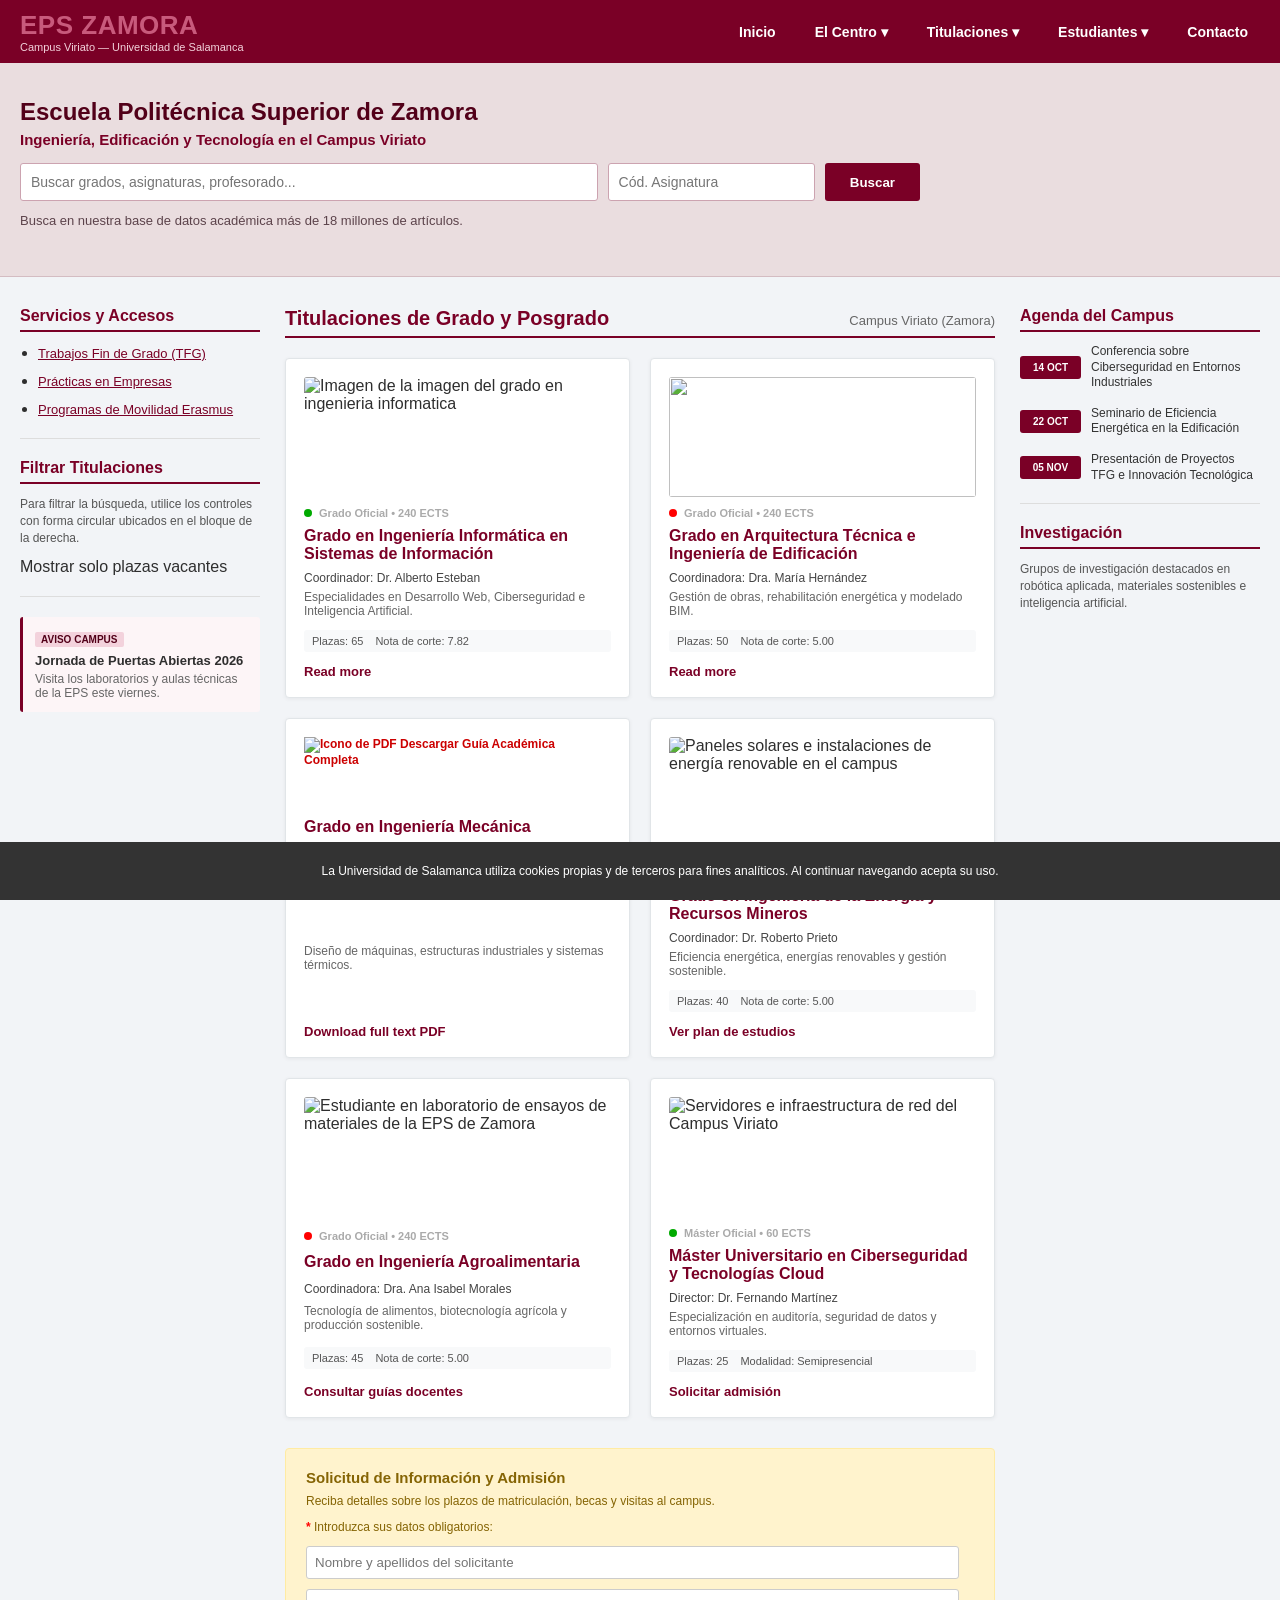
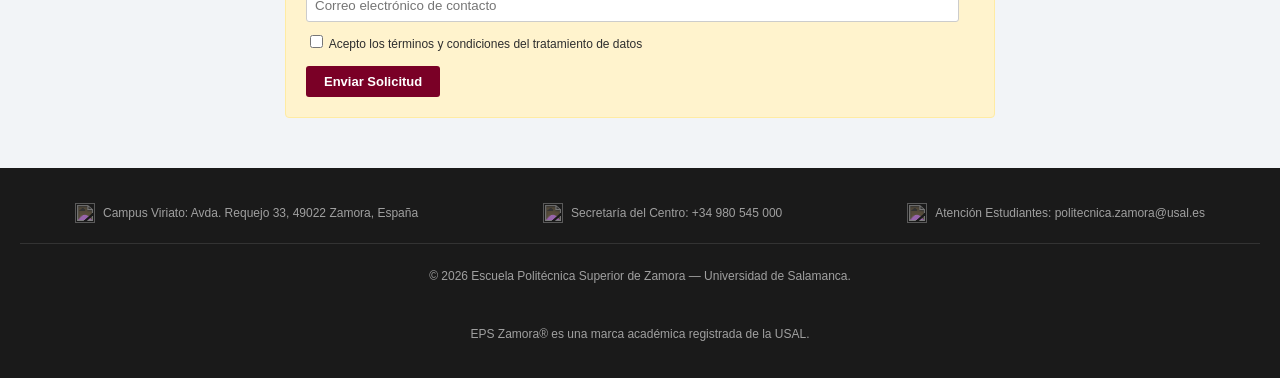
==== modificado/index.html @ 1493252e "I-15: convierte los enlaces simulados en enlaces reales" ====
<!DOCTYPE html>
<html lang="es">
<!-- I-01 · APLICADO: el documento se declara en español -->
<!--
  MARCAS DE TRABAJO · Práctica 6
  Cada comentario «I-xx · PENDIENTE» dice dónde va la corrección de esa incidencia
  (apartado 6 de memoria.md). Al aplicarla, la marca pasa a «I-xx · APLICADO» y se
  queda en el código, para que se vea qué se ha cambiado. «I-xx · OK» señala algo
  que se revisó y no hacía falta tocar.
  Bloque 1: I-01, I-02, I-08, I-09, I-10, I-15, I-22, I-23
  Bloque 2: I-06, I-11, I-12, I-13, I-14, I-16, I-24
  Bloque 3: I-03, I-04, I-05, I-07, I-17, I-18, I-19, I-20, I-21, I-25
-->
<head>
  <meta charset="UTF-8">
  <!-- I-23 · APLICADO: etiqueta meta viewport para que el móvil no escale la página -->
  <meta name="viewport" content="width=device-width, initial-scale=1">
  <title>Escuela Politécnica Superior de Zamora | Universidad de Salamanca</title>
  <link rel="stylesheet" href="styles.css">
</head>
<body>
  <!-- I-22 · PENDIENTE: primer elemento del <body>: <a class="skip-link" href="#contenido">Saltar al contenido</a> -->

  <!-- CABECERA INSTITUCIONAL CON MENÚ DESPLEGABLE -->
  <header>
    <div class="top-bar">
      <div class="header-container">
        <div class="logo-group">
          <div class="logo-text">EPS ZAMORA</div>
          <span class="sub-logo">Campus Viriato — Universidad de Salamanca</span>
        </div>

        <!-- NAVEGACIÓN CON MENÚS DESPLEGABLES -->
        <nav class="main-nav">
          <ul>
            <li><a href="#">Inicio</a></li>
            
            <li class="dropdown">
              <!-- I-08 · APLICADO: el disparador es un <button> con aria-expanded y aria-controls -->
              <button type="button" class="dropbtn" aria-expanded="false" aria-controls="menu-centro">El Centro ▾</button>
              <!-- I-08 · APLICADO: id para que aria-controls apunte al panel -->
              <ul class="dropdown-content" id="menu-centro">
                <li><a href="#">Presentación y Saludo</a></li>
                <li><a href="#">Equipo Directivo</a></li>
                <li><a href="#">Juntas y Comisiones</a></li>
                <li><a href="#">Calidad y Calificaciones</a></li>
              </ul>
            </li>

            <li class="dropdown">
              <!-- I-08 · APLICADO: el disparador es un <button> con aria-expanded y aria-controls -->
              <button type="button" class="dropbtn" aria-expanded="false" aria-controls="menu-titulaciones">Titulaciones ▾</button>
              <!-- I-08 · APLICADO: id para que aria-controls apunte al panel -->
              <ul class="dropdown-content" id="menu-titulaciones">
                <li><a href="#">Grados Universitarios</a></li>
                <li><a href="#">Másteres Oficiales</a></li>
                <li><a href="#">Doctorado e Investigación</a></li>
                <li><a href="#">Guías Docentes</a></li>
              </ul>
            </li>

            <li class="dropdown">
              <!-- I-08 · APLICADO: el disparador es un <button> con aria-expanded y aria-controls -->
              <button type="button" class="dropbtn" aria-expanded="false" aria-controls="menu-estudiantes">Estudiantes ▾</button>
              <!-- I-08 · APLICADO: id para que aria-controls apunte al panel -->
              <ul class="dropdown-content" id="menu-estudiantes">
                <!-- I-15 · APLICADO: el portal es un enlace real y ya no abre un alert() -->
                <li><a class="nav-item-btn" href="#">Portal Estudiantes</a></li>
                <li><a href="#">Horarios y Aulas</a></li>
                <li><a href="#">Exámenes y Calendario</a></li>
                <li><a href="#">Prácticas en Empresas</a></li>
              </ul>
            </li>

            <li><a href="#">Contacto</a></li>
          </ul>
        </nav>
      </div>
    </div>
  </header>

  <!-- BANNER CIENTÍFICO / BÚSQUEDA Y CABECERA -->
  <!-- I-22 · PENDIENTE: aria-label="Portada de la EPS de Zamora" en la <section> (no moverla dentro de <main>) -->
  <section class="hero-campus">
    <div class="hero-content">
      <!-- I-02 · APLICADO: h2 → h1 (será el único de la página) -->
      <h1>Escuela Politécnica Superior de Zamora</h1>
      <p class="hero-subtitle">Ingeniería, Edificación y Tecnología en el Campus Viriato</p>
      
      <!-- I-11 · PENDIENTE: envolver en <form role="search">, con un <label class="sr-only"> por campo y type="search" -->
      <div class="search-box">
        <input type="text" placeholder="Buscar grados, asignaturas, profesorado..." id="search-input">
        <input type="text" placeholder="Cód. Asignatura">
        <button class="btn-search">Buscar</button>
      </div>

      <p class="search-info">
        Busca en nuestra base de datos académica más de 18 millones de artículos.
      </p>
    </div>
  </section>

  <!-- ESTRUCTURA EN TRES COLUMNAS PRINCIPALES -->
  <div class="main-layout">
    
    <!-- COLUMNA IZQUIERDA: ACCESOS DIRECTOS Y FILTROS -->
    <!-- I-22 · PENDIENTE: aria-label="Accesos y filtros" en este <aside> -->
    <aside class="col-left">
      
      <div class="widget-box">
        <!-- I-02 · APLICADO: h3 → h2 -->
        <h2>Servicios y Accesos</h2>
        <!-- I-15 · APLICADO: los accesos son enlaces reales, con href -->
        <ul class="sidebar-list">
          <li><a class="fake-link" href="#tfg">Trabajos Fin de Grado (TFG)</a></li>
          <li><a class="fake-link" href="#practicas">Prácticas en Empresas</a></li>
          <li><a class="fake-link" href="#erasmus">Programas de Movilidad Erasmus</a></li>
        </ul>
      </div>

      <hr class="sidebar-divider">

      <div class="widget-box">
        <!-- I-02 · APLICADO: h3 → h2 -->
        <h2>Filtrar Titulaciones</h2>
        <!-- I-14 · PENDIENTE: reescribir el texto: en la página no hay «controles con forma circular» -->
        <p class="filter-instruction">Para filtrar la búsqueda, utilice los controles con forma circular ubicados en el bloque de la derecha.</p>
        
        <div class="filter-options">
          <!-- I-14 · PENDIENTE: <custom-checkbox> pasa a <input type="checkbox" id="solo-vacantes"> con su <label> -->
          <custom-checkbox checked="false">Mostrar solo plazas vacantes</custom-checkbox>
        </div>
      </div>

      <hr class="sidebar-divider">

      <div class="widget-box sponsor-card">
        <span class="sponsor-tag">Aviso Campus</span>
        <p class="sponsor-title">Jornada de Puertas Abiertas 2026</p>
        <p class="sponsor-desc">Visita los laboratorios y aulas técnicas de la EPS este viernes.</p>
      </div>

    </aside>

    <!-- COLUMNA CENTRAL: NOTICIAS Y OFERTA ACADÉMICA -->
    <!-- I-22 · PENDIENTE: añadir id="contenido" y tabindex="-1" (destino del enlace de salto) -->
    <main class="col-center">
      
      <div class="section-header">
        <!-- I-02 · APLICADO: h3 → h2 -->
        <h2>Titulaciones de Grado y Posgrado</h2>
        <span class="results-count">Campus Viriato (Zamora)</span>
      </div>

      <div class="articles-grid">
        
        <!-- ARTÍCULO 1 -->
        <article class="academic-card">
          <!-- I-18 · PENDIENTE: reescribir el alt: repite «imagen» y no describe la foto -->
          <img src="https://images.unsplash.com/photo-1517694712202-14dd9538aa97?auto=format&fit=crop&w=300&q=80" class="card-img" alt="Imagen de la imagen del grado en ingenieria informatica">
          
          <div class="card-meta">
            <!-- I-17 · PENDIENTE: añadir el estado en texto con .sr-only, no solo con el color (igual en las seis tarjetas) -->
            <span class="status-badge open-access"></span> Grado Oficial • 240 ECTS
          </div>

          <!-- I-02 · APLICADO: h4 → h3 -->
          <h3 class="card-title">Grado en Ingeniería Informática en Sistemas de Información</h3>
          <p class="card-authors">Coordinador: Dr. Alberto Esteban</p>
          <p class="card-source">Especialidades en Desarrollo Web, Ciberseguridad e Inteligencia Artificial.</p>

          <div class="metrics-bar">
            <span class="metric">Plazas: 65</span>
            <span class="metric">Nota de corte: 7.82</span>
          </div>

          <!-- I-19 · PENDIENTE: texto propio y en español («Ver el Grado en Ingeniería Informática») -->
          <a href="#" class="link-primary">Read more</a>
        </article>

        <!-- ARTÍCULO 2 -->
        <article class="academic-card">
          <!-- I-18 · PENDIENTE: este alt vacío oculta una foto informativa: describirla -->
          <img src="https://images.unsplash.com/photo-1503387762-592deb58ef4e?auto=format&fit=crop&w=300&q=80" class="card-img" alt="">
          
          <div class="card-meta">
            <span class="status-badge restricted"></span> Grado Oficial • 240 ECTS
          </div>

          <!-- I-02 · APLICADO: h4 → h3 -->
          <h3 class="card-title">Grado en Arquitectura Técnica e Ingeniería de Edificación</h3>
          <p class="card-authors">Coordinadora: Dra. María Hernández</p>
          <p class="card-source">Gestión de obras, rehabilitación energética y modelado BIM.</p>

          <div class="metrics-bar">
            <span class="metric">Plazas: 50</span>
            <span class="metric">Nota de corte: 5.00</span>
          </div>

          <!-- I-19 · PENDIENTE: texto propio y en español («Ver el Grado en Arquitectura Técnica») -->
          <a href="#" class="link-primary">Read more</a>
        </article>

        <!-- ARTÍCULO 3 -->
        <article class="academic-card">
          <div class="pdf-indicator">
            <img src="https://cdn-icons-png.flaticon.com/512/337/337946.png" width="16" height="16" alt="Icono de PDF"> Descargar Guía Académica Completa
          </div>
          
          <!-- I-02 · APLICADO: h4 → h3 -->
          <h3 class="card-title card-title-spaced">Grado en Ingeniería Mecánica</h3>
          <p class="card-authors">Coordinador: Dr. Javier Gómez</p>
          <p class="card-source">Diseño de máquinas, estructuras industriales y sistemas térmicos.</p>

          <!-- I-19 + I-25 · PENDIENTE: texto en español y avisar de que abre en pestaña nueva (o quitar target="_blank") -->
          <a href="https://example.com/pdf" target="_blank" class="link-primary">Download full text PDF</a>
        </article>

        <!-- ARTÍCULO 4 -->
        <article class="academic-card">
          <!-- I-18 · OK: este alt ya describe la foto, no hace falta cambiarlo -->
          <img src="https://images.unsplash.com/photo-1473341304170-971dccb5ac1e?auto=format&fit=crop&w=300&q=80" class="card-img" alt="Paneles solares e instalaciones de energía renovable en el campus">
          
          <div class="card-meta">
            <span class="status-badge open-access"></span> Grado Oficial • 240 ECTS
          </div>

          <!-- I-02 · APLICADO: h4 → h3 -->
          <h3 class="card-title">Grado en Ingeniería de la Energía y Recursos Mineros</h3>
          <p class="card-authors">Coordinador: Dr. Roberto Prieto</p>
          <p class="card-source">Eficiencia energética, energías renovables y gestión sostenible.</p>

          <div class="metrics-bar">
            <span class="metric">Plazas: 40</span>
            <span class="metric">Nota de corte: 5.00</span>
          </div>

          <a href="#" class="link-primary">Ver plan de estudios</a>
        </article>

        <!-- ARTÍCULO 5 -->
        <article class="academic-card">
          <img src="https://images.unsplash.com/photo-1581092580497-e0d23cbdf1dc?auto=format&fit=crop&w=300&q=80" class="card-img" alt="Estudiante en laboratorio de ensayos de materiales de la EPS de Zamora">
          
          <div class="card-meta">
            <span class="status-badge restricted"></span> Grado Oficial • 240 ECTS
          </div>

          <!-- I-02 · APLICADO: h4 → h3 -->
          <h3 class="card-title">Grado en Ingeniería Agroalimentaria</h3>
          <p class="card-authors">Coordinadora: Dra. Ana Isabel Morales</p>
          <p class="card-source">Tecnología de alimentos, biotecnología agrícola y producción sostenible.</p>

          <div class="metrics-bar">
            <span class="metric">Plazas: 45</span>
            <span class="metric">Nota de corte: 5.00</span>
          </div>

          <a href="#" class="link-primary">Consultar guías docentes</a>
        </article>

        <!-- ARTÍCULO 6 -->
        <article class="academic-card">
          <img src="https://images.unsplash.com/photo-1526374965328-7f61d4dc18c5?auto=format&fit=crop&w=300&q=80" class="card-img" alt="Servidores e infraestructura de red del Campus Viriato">
          
          <div class="card-meta">
            <span class="status-badge open-access"></span> Máster Oficial • 60 ECTS
          </div>

          <!-- I-02 · APLICADO: h4 → h3 -->
          <h3 class="card-title">Máster Universitario en Ciberseguridad y Tecnologías Cloud</h3>
          <p class="card-authors">Director: Dr. Fernando Martínez</p>
          <p class="card-source">Especialización en auditoría, seguridad de datos y entornos virtuales.</p>

          <div class="metrics-bar">
            <span class="metric">Plazas: 25</span>
            <span class="metric">Modalidad: Semipresencial</span>
          </div>

          <a href="#" class="link-primary">Solicitar admisión</a>
        </article>

      </div>

      <!-- FORMULARIO DE TRÁMITES -->
      <section class="newsletter-box">
        <!-- I-02 · APLICADO: h6 → h2 -->
        <h2>Solicitud de Información y Admisión</h2>
        <p>Reciba detalles sobre los plazos de matriculación, becas y visitas al campus.</p>
        
        <form id="newsletter-form">
          <p><span class="required-mark">*</span> Introduzca sus datos obligatorios:</p>

          <div class="form-group">
            <!-- I-12 · PENDIENTE: un <label> por campo, required, autocomplete y mensaje de error (también en el correo) -->
            <input type="text" id="fname" placeholder="Nombre y apellidos del solicitante">
          </div>
          <div class="form-group">
            <!-- I-06 · PENDIENTE: id="email-contact" (ahora se repite abajo, en el checkbox) -->
            <!-- I-24 · PENDIENTE: type="email" y autocomplete="email" -->
            <input type="text" id="email-field" placeholder="Correo electrónico de contacto">
          </div>

          <div class="form-group-checkbox">
            <!-- I-06 · PENDIENTE: id="accept-terms" -->
            <input type="checkbox" id="email-field"> 
            <!-- I-13 · PENDIENTE: for="accept-terms" -->
            <label for="email-field">Acepto los términos y condiciones del tratamiento de datos</label>
          </div>

          <!-- I-16 · PENDIENTE: el <div> pasa a <button type="submit"> (y en script.js, evento submit) -->
          <div class="custom-btn" id="btn-submit-form">Enviar Solicitud</div>
        </form>
      </section>

    </main>

    <!-- COLUMNA DERECHA: AGENDA Y EVENTOS DEL CAMPUS -->
    <!-- I-22 · PENDIENTE: aria-label="Agenda e investigación" en este <aside> -->
    <aside class="col-right">
      
      <div class="widget-box">
        <!-- I-02 · APLICADO: h3 → h2 -->
        <h2>Agenda del Campus</h2>
        <ul class="agenda-list">
          <li>
            <span class="event-date">14 OCT</span>
            <span class="event-title">Conferencia sobre Ciberseguridad en Entornos Industriales</span>
          </li>
          <li>
            <span class="event-date">22 OCT</span>
            <span class="event-title">Seminario de Eficiencia Energética en la Edificación</span>
          </li>
          <li>
            <span class="event-date">05 NOV</span>
            <span class="event-title">Presentación de Proyectos TFG e Innovación Tecnológica</span>
          </li>
        </ul>
      </div>

      <hr class="sidebar-divider">

      <div class="widget-box">
        <!-- I-02 · APLICADO: h3 → h2 -->
        <h2>Investigación</h2>
        <p class="sidebar-text">Grupos de investigación destacados en robótica aplicada, materiales sostenibles e inteligencia artificial.</p>
      </div>

    </aside>

  </div>

  <!-- AVISO DE COOKIES -->
  <!-- I-21 · PENDIENTE: role="region", aria-label y botones Aceptar y Rechazar que lo cierren -->
  <div class="cookie-banner">
    <p>La Universidad de Salamanca utiliza cookies propias y de terceros para fines analíticos. Al continuar navegando acepta su uso.</p>
  </div>

  <!-- PIE DE PÁGINA CON CONTACTO Y REDES -->
  <footer>
    <div class="footer-container">
      
      <div class="footer-contact-grid">
        <div class="contact-item">
          <img src="https://cdn-icons-png.flaticon.com/512/535/535188.png" width="20" height="20" alt="" class="contact-icon">
          <span>Campus Viriato: Avda. Requejo 33, 49022 Zamora, España</span>
        </div>
        <div class="contact-item">
          <img src="https://cdn-icons-png.flaticon.com/512/159/159832.png" width="20" height="20" alt="" class="contact-icon">
          <span>Secretaría del Centro: +34 980 545 000</span>
        </div>
        <div class="contact-item">
          <img src="https://cdn-icons-png.flaticon.com/512/542/542689.png" width="20" height="20" alt="" class="contact-icon">
          <span>Atención Estudiantes: politecnica.zamora@usal.es</span>
        </div>
      </div>

      <p class="footer-copy">© 2026 Escuela Politécnica Superior de Zamora — Universidad de Salamanca.</p>
      
      <!-- I-05 · PENDIENTE: aria-label en los tres enlaces («Facebook de la EPS de Zamora», «X de la EPS de Zamora», «LinkedIn de la EPS de Zamora») -->
      <div class="social-links">
        <a href="#"><img src="https://via.placeholder.com/32x32?text=FB" alt=""></a>
        <a href="#"><img src="https://via.placeholder.com/32x32?text=TW" alt=""></a>
        <a href="#"><img src="https://via.placeholder.com/32x32?text=LN" alt=""></a>
      </div>

      <!-- I-07 · PENDIENTE: cerrar el párrafo sin el <div> de dentro ni el cierre sobrante -->
      <p class="trademark-text">EPS Zamora® es una marca académica registrada de la USAL.<div></p></div>

      <!-- I-20 · PENDIENTE: eliminar el <audio autoplay> y su regla #bg-audio en styles.css -->
      <audio id="bg-audio" autoplay loop>
        <source src="https://www.w3schools.com/html/horse.mp3" type="audio/mpeg">
      </audio>
    </div>
  </footer>

  <script src="script.js"></script>
</body>
</html>
---- modificado/styles.css ----
/* MARCAS DE TRABAJO · cada «I-xx · PENDIENTE» señala dónde va una corrección (apartado 6 de memoria.md); al terminar, borrar todas las marcas */
body {
  font-family: Arial, Helvetica, sans-serif;
  margin: 0;
  padding: 0;
  background-color: #f2f4f7;
  color: #2e2e2e;
}

/* I-10 · APLICADO: indicador de foco visible con :focus-visible */
:focus-visible {
  outline: 3px solid #ffd54f;
  outline-offset: 2px;
}

/* I-22 · PENDIENTE: estilo de .skip-link, oculto hasta que recibe el foco */
/* HEADER Y CABECERA */
header {
  background-color: #7a0026;
  color: #ffffff;
  box-shadow: 0 2px 5px rgba(0,0,0,0.2);
}

.header-container {
  max-width: 1280px;
  margin: 0 auto;
  padding: 10px 20px;
  display: flex;
  justify-content: space-between;
  align-items: center;
}

.logo-group {
  display: flex;
  flex-direction: column;
}

/* I-03 · PENDIENTE: color #c85a7c → #f3d2dc (2,81:1 → 8,12:1) */
.logo-text {
  font-size: 26px;
  font-weight: bold;
  color: #c85a7c;
  text-transform: uppercase;
  letter-spacing: 0.5px;
}

.sub-logo {
  font-size: 11px;
  color: #f3d2dc;
}

/* MENÚ NAVEGACIÓN Y DESPLEGABLES */
.main-nav ul {
  list-style: none;
  margin: 0;
  padding: 0;
  display: flex;
  gap: 15px;
}

.main-nav a, .main-nav .dropbtn, .nav-item-btn {
  color: #ffffff;
  text-decoration: none;
  font-weight: bold;
  font-size: 14px;
  padding: 10px 12px;
  display: block;
}

/* I-08 · APLICADO: el disparador es un <button> y hay que quitarle el estilo del navegador */
.dropbtn {
  background: none;
  border: 0;
  font-family: inherit;
  cursor: pointer;
}

.dropdown {
  position: relative;
}

/* I-09 · APLICADO: los submenús quedan ocultos hasta que el ratón pasa por encima */
.main-nav ul.dropdown-content {
  display: none;
  position: absolute;
  background-color: #ffffff;
  min-width: 220px;
  box-shadow: 0px 8px 16px rgba(0,0,0,0.2);
  z-index: 100;
  top: 100%;
  left: 0;
  border-radius: 0 0 4px 4px;
}

.dropdown-content a, .dropdown-content .nav-item-btn {
  color: #333;
  padding: 12px 16px;
  font-weight: normal;
  border-bottom: 1px solid #eee;
}

.dropdown-content a:hover, .dropdown-content .nav-item-btn:hover {
  background-color: #f5f5f5;
  color: #7a0026;
}

/* I-08 · APLICADO: el panel se abre con el ratón (:hover) y con teclado o clic (clase .is-open) */
.dropdown:hover > .dropdown-content,
.dropdown.is-open > .dropdown-content {
  display: block;
}

/* HERO BANNER */
.hero-campus {
  background-color: #eadddf;
  padding: 35px 0;
  border-bottom: 1px solid #d4bcc2;
}

.hero-content {
  max-width: 1280px;
  margin: 0 auto;
  padding: 0 20px;
}

/* I-02 · APLICADO: .hero-campus h2 → .hero-campus h1 */
.hero-campus h1 {
  margin: 0;
  color: #520019;
  font-size: 24px;
}

.hero-subtitle {
  margin: 5px 0 15px 0;
  color: #7a0026;
  font-size: 15px;
  font-weight: bold;
}

.search-box {
  display: flex;
  gap: 10px;
  max-width: 900px;
}

.search-box input {
  padding: 10px;
  border: 1px solid #cca3b0;
  border-radius: 3px;
  font-size: 14px;
}

.search-box input:first-child { flex: 3; }
.search-box input:nth-child(2) { flex: 1; }

.btn-search {
  background-color: #7a0026;
  color: #ffffff;
  border: none;
  padding: 10px 25px;
  cursor: pointer;
  font-weight: bold;
  border-radius: 3px;
}

.search-info {
  margin-top: 12px;
  font-size: 13px;
  color: #5c434b;
}

/* ESTRUCTURA DE 3 COLUMNAS */
.main-layout {
  display: grid;
  grid-template-columns: 240px 1fr 240px;
  gap: 25px;
  max-width: 1280px;
  margin: 30px auto;
  padding: 0 20px;
}

/* I-02 · APLICADO: .widget-box h3 → .widget-box h2 */
.widget-box h2 {
  margin: 0 0 12px 0;
  font-size: 16px;
  color: #7a0026;
  border-bottom: 2px solid #7a0026;
  padding-bottom: 5px;
}

.sidebar-list {
  padding-left: 18px;
  margin: 0;
}

.sidebar-list li { margin-bottom: 10px; }

.fake-link {
  cursor: pointer;
  color: #7a0026;
  text-decoration: underline;
  font-size: 13px;
}

.sidebar-divider {
  margin: 20px 0;
  border: 0;
  border-top: 1px solid #ddd;
}

.filter-instruction {
  font-size: 12px;
  color: #555;
  line-height: 1.4;
}

.sponsor-card {
  background: #fdf5f7;
  padding: 12px;
  border-radius: 3px;
  border-left: 3px solid #7a0026;
}

.sponsor-tag {
  font-size: 10px;
  text-transform: uppercase;
  background: #f3d2dc;
  padding: 2px 6px;
  border-radius: 2px;
  color: #520019;
  font-weight: bold;
}

.sponsor-title {
  font-size: 13px;
  font-weight: bold;
  margin: 6px 0 4px 0;
}

.sponsor-desc {
  font-size: 12px;
  color: #666;
  margin: 0;
}

/* COLUMNA CENTRAL: NOTICIAS Y ARTÍCULOS */
.section-header {
  display: flex;
  justify-content: space-between;
  align-items: baseline;
  border-bottom: 2px solid #7a0026;
  padding-bottom: 6px;
  margin-bottom: 20px;
}

/* I-02 · APLICADO: .section-header h3 → .section-header h2 */
.section-header h2 {
  margin: 0;
  color: #7a0026;
  font-size: 20px;
}

.results-count {
  font-size: 13px;
  color: #666;
}

.articles-grid {
  display: grid;
  grid-template-columns: repeat(auto-fill, minmax(280px, 1fr));
  gap: 20px;
}

.academic-card {
  background: #ffffff;
  padding: 18px;
  border-radius: 4px;
  box-shadow: 0 1px 4px rgba(0,0,0,0.06);
  border: 1px solid #e1e5e8;
  display: flex;
  flex-direction: column;
  justify-content: space-between;
}

/* I-04 · PENDIENTE: color #aaa → #595959 (2,32:1 → 7,00:1) */
.card-meta {
  color: #aaa;
  font-size: 11px;
  margin-bottom: 8px;
  font-weight: bold;
}

.card-title {
  color: #7a0026;
  margin: 0 0 8px 0;
  font-size: 16px;
}

.card-title-spaced { margin-top: 10px; }

.card-authors {
  margin: 0 0 5px 0;
  font-size: 12px;
  color: #444;
}

.card-source {
  margin: 0 0 12px 0;
  font-size: 12px;
  color: #666;
}

.metrics-bar {
  display: flex;
  gap: 12px;
  margin-bottom: 12px;
  font-size: 11px;
  color: #555;
  background: #f8f9fa;
  padding: 5px 8px;
  border-radius: 3px;
}

.card-img {
  width: 100%;
  height: 120px;
  object-fit: cover;
  border-radius: 3px;
  margin-bottom: 10px;
}

.pdf-indicator {
  font-size: 12px;
  color: #c00;
  font-weight: bold;
}

.link-primary {
  color: #7a0026;
  font-weight: bold;
  text-decoration: none;
  font-size: 13px;
}

/* AGENDA Y EVENTOS (COLUMNA DERECHA) */
.agenda-list {
  list-style: none;
  padding: 0;
  margin: 0;
}

.agenda-list li {
  display: flex;
  gap: 10px;
  margin-bottom: 15px;
  align-items: center;
}

.event-date {
  background: #7a0026;
  color: #fff;
  font-size: 10px;
  font-weight: bold;
  padding: 6px 8px;
  border-radius: 3px;
  text-align: center;
  min-width: 45px;
}

.event-title {
  font-size: 12px;
  color: #333;
  line-height: 1.3;
}

.sidebar-text {
  font-size: 12px;
  color: #555;
  line-height: 1.4;
}

/* FORMULARIO DE TRÁMITES */
.newsletter-box {
  background: #fff3cd;
  padding: 20px;
  border-radius: 4px;
  margin-top: 30px;
  border: 1px solid #ffeba3;
}

/* I-02 · APLICADO: .newsletter-box h6 → .newsletter-box h2 */
.newsletter-box h2 {
  margin: 0 0 8px 0;
  font-size: 15px;
  color: #856404;
}

.newsletter-box p {
  margin: 0 0 12px 0;
  font-size: 12px;
  color: #856404;
}

.required-mark { color: red; font-weight: bold; }

/* I-12 · PENDIENTE: estilo del mensaje de error que se añade bajo cada campo */
.form-group { margin-bottom: 10px; }

.form-group input {
  width: 95%;
  padding: 8px;
  border: 1px solid #ccc;
  border-radius: 3px;
}

.form-group-checkbox {
  margin-bottom: 15px;
  font-size: 12px;
}

/* I-16 · PENDIENTE: al pasar a <button>, resetear borde, fuente y color del navegador */
.custom-btn {
  background: #7a0026;
  color: #ffffff;
  display: inline-block;
  padding: 8px 18px;
  cursor: pointer;
  font-weight: bold;
  border-radius: 3px;
  font-size: 13px;
}

/* COOKIES Y FOOTER */
/* I-21 · PENDIENTE: dejar hueco a los botones y permitir que el aviso se cierre */
.cookie-banner {
  background: #333;
  color: #fff;
  padding: 10px 20px;
  position: fixed;
  bottom: 0;
  width: 100%;
  font-size: 12px;
  text-align: center;
  z-index: 99;
}

footer {
  background: #1a1a1a;
  color: #a0a0a0;
  padding: 35px 0 25px 0;
  margin-top: 50px;
  font-size: 12px;
}

.footer-container {
  max-width: 1280px;
  margin: 0 auto;
  padding: 0 20px;
  text-align: center;
}

.footer-contact-grid {
  display: flex;
  justify-content: space-around;
  flex-wrap: wrap;
  gap: 15px;
  margin-bottom: 25px;
  padding-bottom: 20px;
  border-bottom: 1px solid #333;
}

.contact-item {
  display: flex;
  align-items: center;
  gap: 8px;
}

.contact-icon { filter: invert(0.8); }

.social-links {
  margin: 15px 0;
  display: flex;
  justify-content: center;
  gap: 12px;
}

/* I-17 · PENDIENTE: el color deja de ser el único indicador (el texto va en .sr-only, en el HTML) */
.status-badge {
  display: inline-block;
  width: 8px;
  height: 8px;
  border-radius: 50%;
  margin-right: 4px;
}

.open-access { background-color: #00aa00; }
.restricted { background-color: #ff0000; }

/* I-20 · PENDIENTE: borrar esta regla junto con el <audio> */
#bg-audio { display: none; }

/* I-11 + I-12 + I-17 · PENDIENTE: crear aquí .sr-only (texto visible solo para lectores de pantalla) */
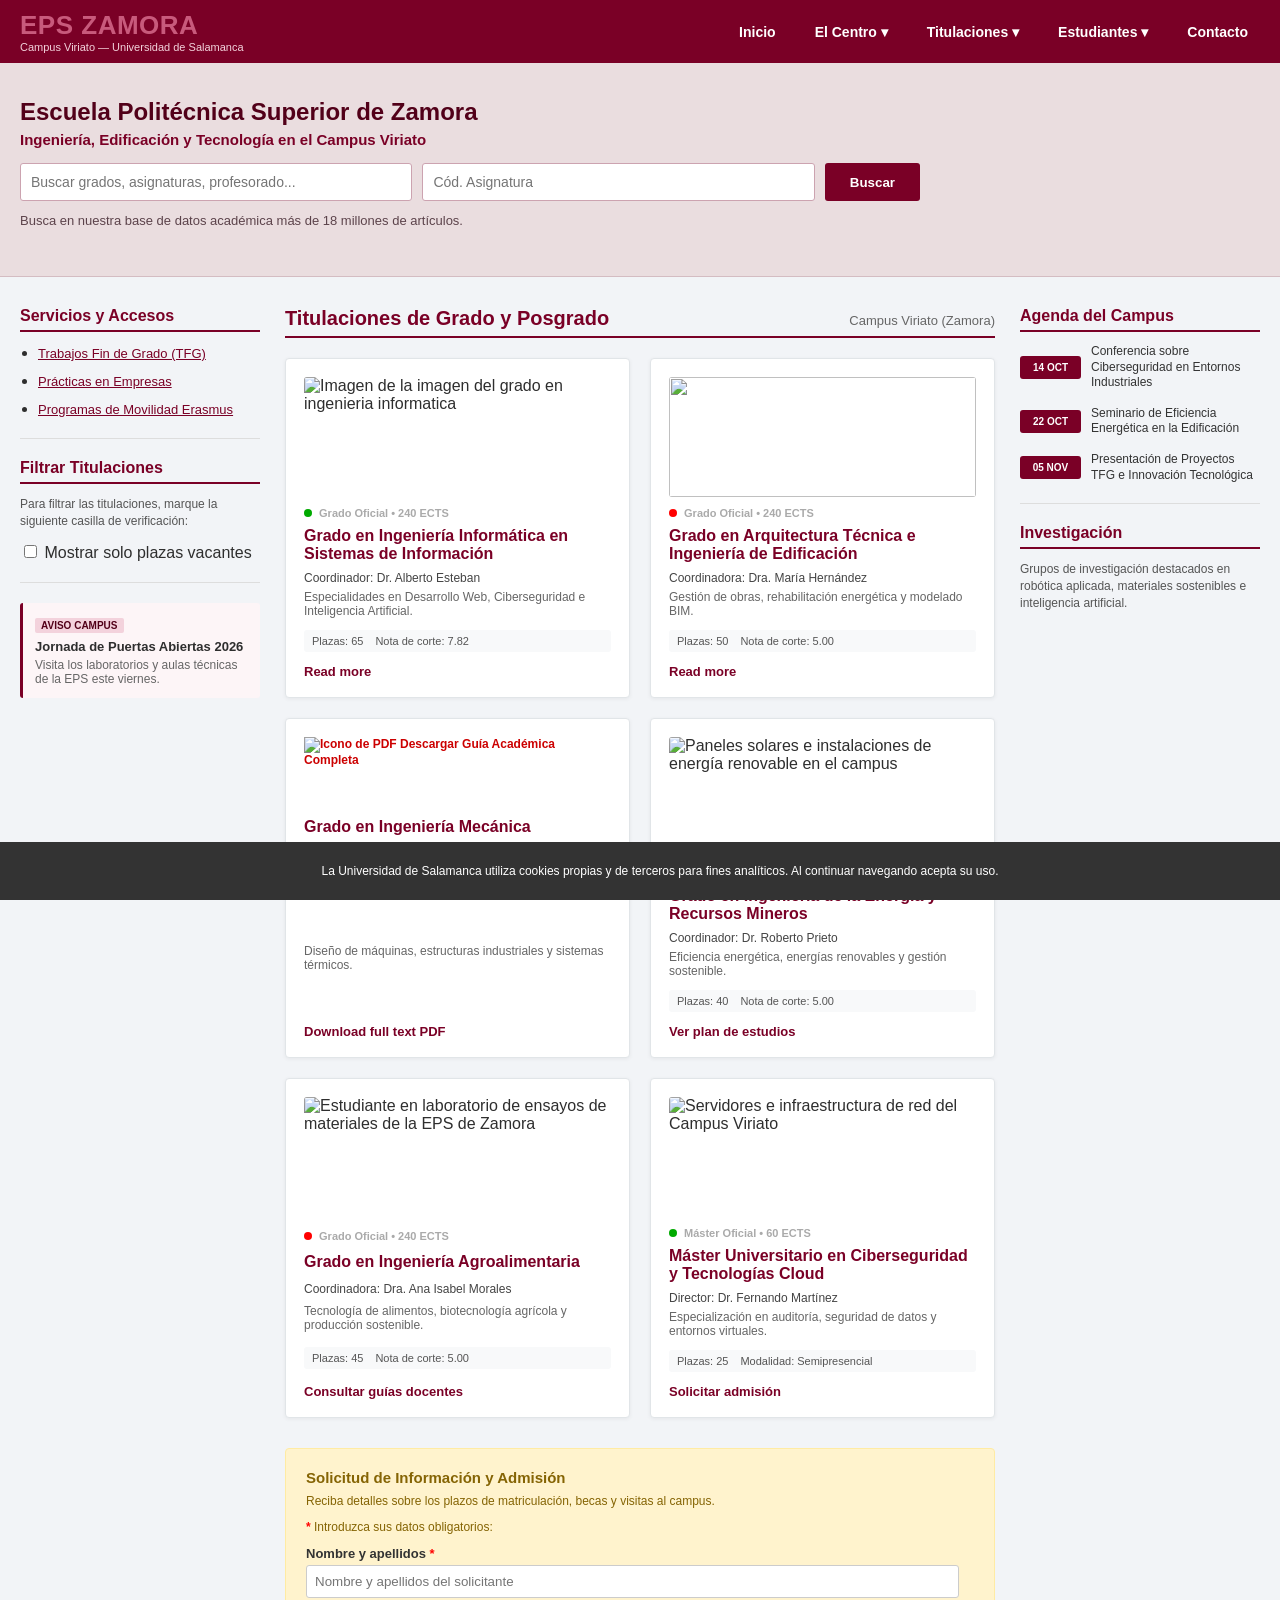
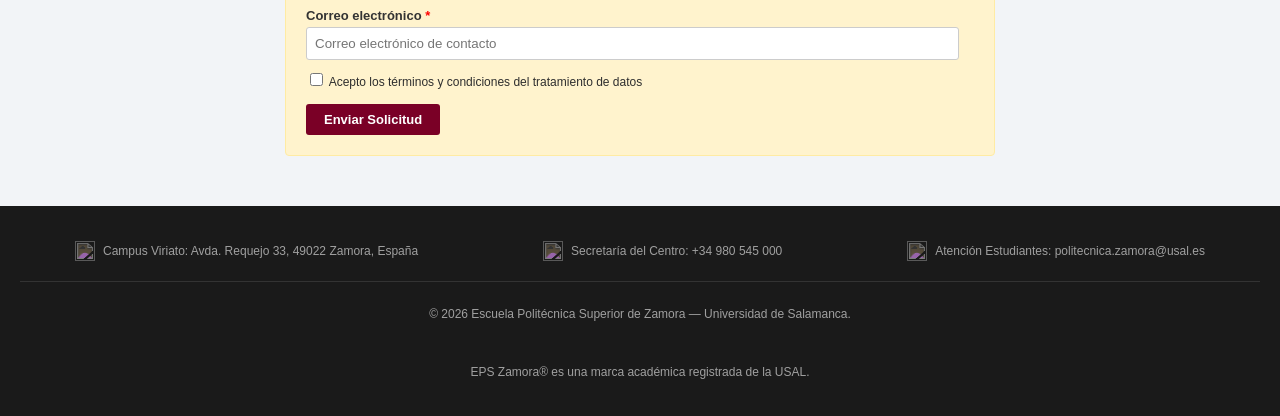
==== commit ca82df1a: "Integra el bloque 2: formulario y controles # Conflicts: #	modificado/index.html" ====
--- a/modificado/index.html
+++ b/modificado/index.html
@@ -19,7 +19,8 @@
   <link rel="stylesheet" href="styles.css">
 </head>
 <body>
-  <!-- I-22 · PENDIENTE: primer elemento del <body>: <a class="skip-link" href="#contenido">Saltar al contenido</a> -->
+  <!-- I-22 · APLICADO: primer elemento del <body>, enlace de salto al contenido -->
+  <a class="skip-link" href="#contenido">Saltar al contenido</a>
 
   <!-- CABECERA INSTITUCIONAL CON MENÚ DESPLEGABLE -->
   <header>
@@ -80,19 +81,22 @@
   </header>
 
   <!-- BANNER CIENTÍFICO / BÚSQUEDA Y CABECERA -->
-  <!-- I-22 · PENDIENTE: aria-label="Portada de la EPS de Zamora" en la <section> (no moverla dentro de <main>) -->
-  <section class="hero-campus">
+  <!-- I-22 · APLICADO: la sección lleva nombre, así cuenta como landmark y no queda suelta -->
+  <section class="hero-campus" aria-label="Portada de la EPS de Zamora">
     <div class="hero-content">
       <!-- I-02 · APLICADO: h2 → h1 (será el único de la página) -->
       <h1>Escuela Politécnica Superior de Zamora</h1>
       <p class="hero-subtitle">Ingeniería, Edificación y Tecnología en el Campus Viriato</p>
       
-      <!-- I-11 · PENDIENTE: envolver en <form role="search">, con un <label class="sr-only"> por campo y type="search" -->
-      <div class="search-box">
-        <input type="text" placeholder="Buscar grados, asignaturas, profesorado..." id="search-input">
-        <input type="text" placeholder="Cód. Asignatura">
-        <button class="btn-search">Buscar</button>
-      </div>
+      <form role="search" action="#">
+        <div class="search-box">
+          <label for="search-input" class="sr-only">Buscar grados, asignaturas o profesorado</label>
+          <input type="search" placeholder="Buscar grados, asignaturas, profesorado..." id="search-input">
+          <label for="search-code" class="sr-only">Código de asignatura</label>
+          <input type="text" placeholder="Cód. Asignatura" id="search-code">
+          <button type="submit" class="btn-search">Buscar</button>
+        </div>
+      </form>
 
       <p class="search-info">
         Busca en nuestra base de datos académica más de 18 millones de artículos.
@@ -104,8 +108,8 @@
   <div class="main-layout">
     
     <!-- COLUMNA IZQUIERDA: ACCESOS DIRECTOS Y FILTROS -->
-    <!-- I-22 · PENDIENTE: aria-label="Accesos y filtros" en este <aside> -->
-    <aside class="col-left">
+    <!-- I-22 · APLICADO: el <aside> lleva nombre para distinguirlo del otro -->
+    <aside class="col-left" aria-label="Accesos y filtros">
       
       <div class="widget-box">
         <!-- I-02 · APLICADO: h3 → h2 -->
@@ -123,12 +127,12 @@
       <div class="widget-box">
         <!-- I-02 · APLICADO: h3 → h2 -->
         <h2>Filtrar Titulaciones</h2>
-        <!-- I-14 · PENDIENTE: reescribir el texto: en la página no hay «controles con forma circular» -->
-        <p class="filter-instruction">Para filtrar la búsqueda, utilice los controles con forma circular ubicados en el bloque de la derecha.</p>
+        <!-- I-14 · APLICADO: texto acorde con la casilla que hay debajo -->
+        <p class="filter-instruction">Para filtrar las titulaciones, marque la siguiente casilla de verificación:</p>
         
         <div class="filter-options">
-          <!-- I-14 · PENDIENTE: <custom-checkbox> pasa a <input type="checkbox" id="solo-vacantes"> con su <label> -->
-          <custom-checkbox checked="false">Mostrar solo plazas vacantes</custom-checkbox>
+          <input type="checkbox" id="solo-vacantes">
+          <label for="solo-vacantes">Mostrar solo plazas vacantes</label>
         </div>
       </div>
 
@@ -143,8 +147,8 @@
     </aside>
 
     <!-- COLUMNA CENTRAL: NOTICIAS Y OFERTA ACADÉMICA -->
-    <!-- I-22 · PENDIENTE: añadir id="contenido" y tabindex="-1" (destino del enlace de salto) -->
-    <main class="col-center">
+    <!-- I-22 · APLICADO: id y tabindex para que el enlace de salto pueda llevar el foco aquí -->
+    <main class="col-center" id="contenido" tabindex="-1">
       
       <div class="section-header">
         <!-- I-02 · APLICADO: h3 → h2 -->
@@ -288,36 +292,34 @@
         <h2>Solicitud de Información y Admisión</h2>
         <p>Reciba detalles sobre los plazos de matriculación, becas y visitas al campus.</p>
         
-        <form id="newsletter-form">
+        <form id="newsletter-form" action="#" method="post">
           <p><span class="required-mark">*</span> Introduzca sus datos obligatorios:</p>
 
           <div class="form-group">
-            <!-- I-12 · PENDIENTE: un <label> por campo, required, autocomplete y mensaje de error (también en el correo) -->
-            <input type="text" id="fname" placeholder="Nombre y apellidos del solicitante">
+            <label for="full-name">Nombre y apellidos <span class="required-mark" aria-hidden="true">*</span></label>
+            <input type="text" id="full-name" name="full-name" autocomplete="name" required placeholder="Nombre y apellidos del solicitante" aria-describedby="error-name">
+            <span class="error-message" id="error-name">El nombre y apellidos son obligatorios.</span>
           </div>
           <div class="form-group">
-            <!-- I-06 · PENDIENTE: id="email-contact" (ahora se repite abajo, en el checkbox) -->
-            <!-- I-24 · PENDIENTE: type="email" y autocomplete="email" -->
-            <input type="text" id="email-field" placeholder="Correo electrónico de contacto">
+            <label for="email-contact">Correo electrónico <span class="required-mark" aria-hidden="true">*</span></label>
+            <input type="email" id="email-contact" name="email-contact" autocomplete="email" required placeholder="Correo electrónico de contacto" aria-describedby="error-email">
+            <span class="error-message" id="error-email">Introduzca una dirección de correo electrónico válida.</span>
           </div>
 
           <div class="form-group-checkbox">
-            <!-- I-06 · PENDIENTE: id="accept-terms" -->
-            <input type="checkbox" id="email-field"> 
-            <!-- I-13 · PENDIENTE: for="accept-terms" -->
-            <label for="email-field">Acepto los términos y condiciones del tratamiento de datos</label>
-          </div>
-
-          <!-- I-16 · PENDIENTE: el <div> pasa a <button type="submit"> (y en script.js, evento submit) -->
-          <div class="custom-btn" id="btn-submit-form">Enviar Solicitud</div>
+            <input type="checkbox" id="accept-terms" required> 
+            <label for="accept-terms">Acepto los términos y condiciones del tratamiento de datos</label>
+          </div>
+
+          <button type="submit" class="custom-btn" id="btn-submit-form">Enviar Solicitud</button>
         </form>
       </section>
 
     </main>
 
     <!-- COLUMNA DERECHA: AGENDA Y EVENTOS DEL CAMPUS -->
-    <!-- I-22 · PENDIENTE: aria-label="Agenda e investigación" en este <aside> -->
-    <aside class="col-right">
+    <!-- I-22 · APLICADO: el <aside> lleva nombre para distinguirlo del otro -->
+    <aside class="col-right" aria-label="Agenda e investigación">
       
       <div class="widget-box">
         <!-- I-02 · APLICADO: h3 → h2 -->
--- a/modificado/styles.css
+++ b/modificado/styles.css
@@ -13,7 +13,23 @@
   outline-offset: 2px;
 }
 
-/* I-22 · PENDIENTE: estilo de .skip-link, oculto hasta que recibe el foco */
+/* I-22 · APLICADO: enlace de salto, fuera de la pantalla hasta que recibe el foco */
+.skip-link {
+  position: absolute;
+  top: -60px;
+  left: 0;
+  z-index: 1000;
+  background: #7a0026;
+  color: #ffffff;
+  padding: 10px 16px;
+  font-weight: bold;
+  text-decoration: none;
+}
+
+.skip-link:focus {
+  top: 0;
+}
+
 /* HEADER Y CABECERA */
 header {
   background-color: #7a0026;
@@ -150,8 +166,10 @@
   font-size: 14px;
 }
 
-.search-box input:first-child { flex: 3; }
-.search-box input:nth-child(2) { flex: 1; }
+.search-box input:first-child,
+.search-box input:first-of-type { flex: 3; }
+.search-box input:nth-child(2),
+.search-box input:nth-of-type(2) { flex: 1; }
 
 .btn-search {
   background-color: #7a0026;
@@ -403,7 +421,26 @@
 
 .required-mark { color: red; font-weight: bold; }
 
-/* I-12 · PENDIENTE: estilo del mensaje de error que se añade bajo cada campo */
+/* Estilos para etiquetas y mensajes de error en formulario (I-12) */
+.form-group label {
+  display: block;
+  margin-bottom: 4px;
+  font-size: 13px;
+  font-weight: bold;
+  color: #333333;
+}
+
+.error-message {
+  display: none;
+  color: #a71d2a;
+  font-size: 11px;
+  margin-top: 4px;
+}
+
+.form-group input:invalid:not(:placeholder-shown) ~ .error-message {
+  display: block;
+}
+
 .form-group { margin-bottom: 10px; }
 
 .form-group input {
@@ -418,7 +455,6 @@
   font-size: 12px;
 }
 
-/* I-16 · PENDIENTE: al pasar a <button>, resetear borde, fuente y color del navegador */
 .custom-btn {
   background: #7a0026;
   color: #ffffff;
@@ -428,6 +464,8 @@
   font-weight: bold;
   border-radius: 3px;
   font-size: 13px;
+  border: none;
+  font-family: inherit;
 }
 
 /* COOKIES Y FOOTER */
@@ -499,4 +537,15 @@
 /* I-20 · PENDIENTE: borrar esta regla junto con el <audio> */
 #bg-audio { display: none; }
 
-/* I-11 + I-12 + I-17 · PENDIENTE: crear aquí .sr-only (texto visible solo para lectores de pantalla) */
+/* Texto visible solo para lectores de pantalla (I-11, I-12, I-17) */
+.sr-only {
+  position: absolute;
+  width: 1px;
+  height: 1px;
+  padding: 0;
+  margin: -1px;
+  overflow: hidden;
+  clip: rect(0, 0, 0, 0);
+  white-space: nowrap;
+  border: 0;
+}
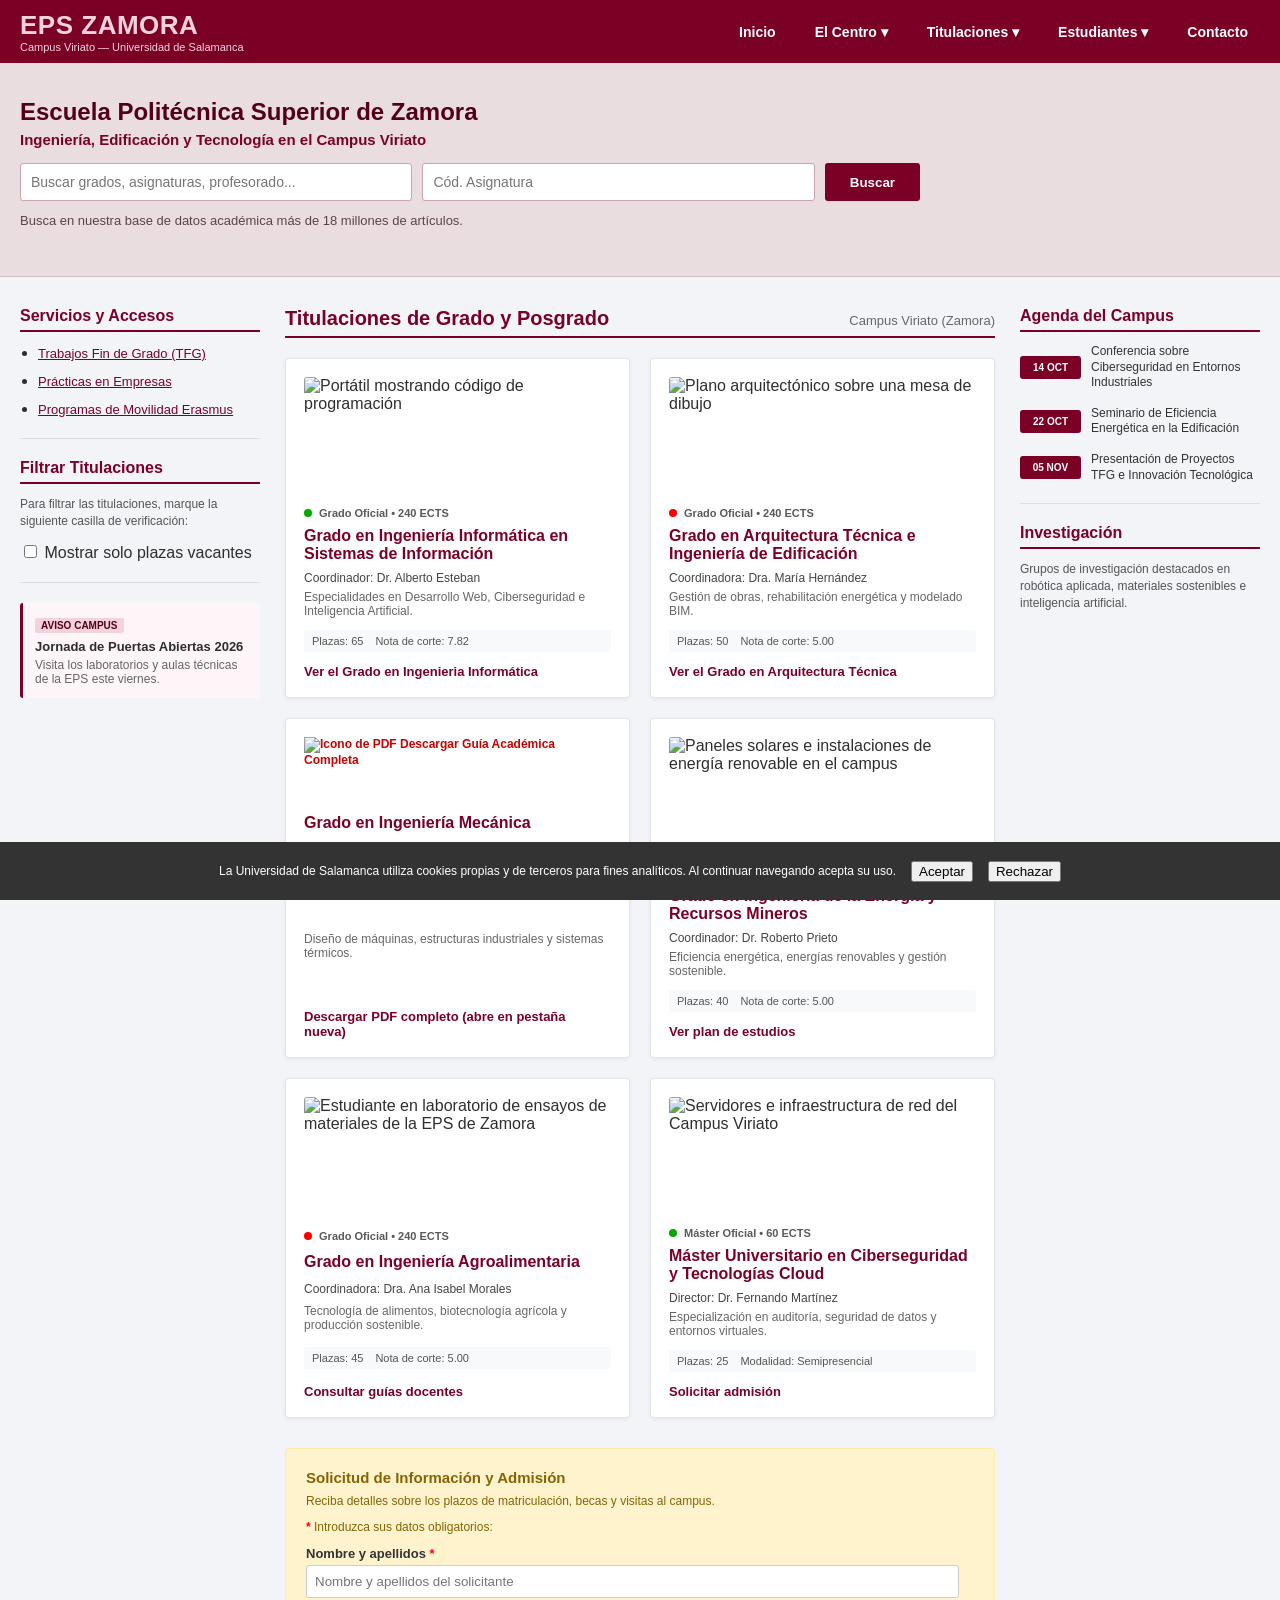
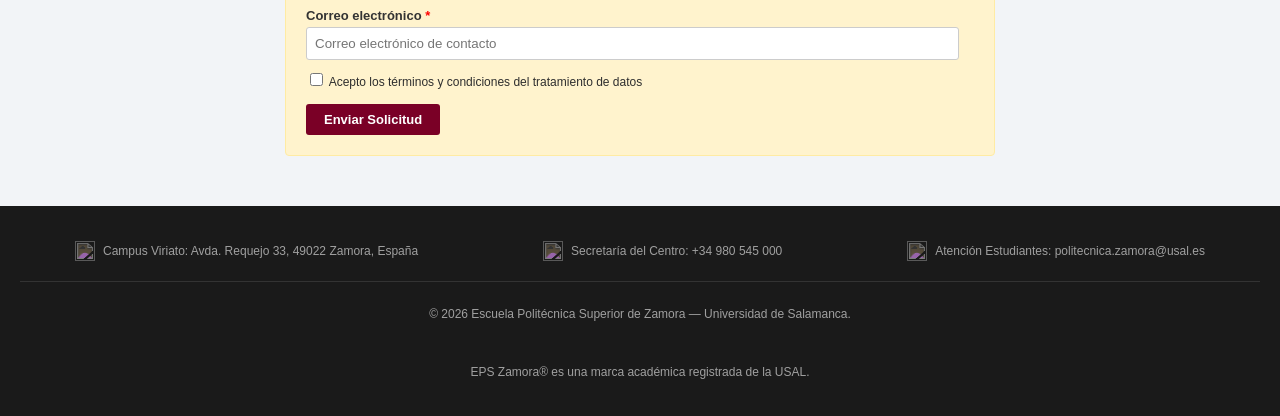
==== commit e37e1e51: "Integra el bloque 3: contenido y pie # Conflicts: #	modificado/styles.css" ====
--- a/modificado/index.html
+++ b/modificado/index.html
@@ -160,12 +160,12 @@
         
         <!-- ARTÍCULO 1 -->
         <article class="academic-card">
-          <!-- I-18 · PENDIENTE: reescribir el alt: repite «imagen» y no describe la foto -->
-          <img src="https://images.unsplash.com/photo-1517694712202-14dd9538aa97?auto=format&fit=crop&w=300&q=80" class="card-img" alt="Imagen de la imagen del grado en ingenieria informatica">
+         
+          <img src="https://images.unsplash.com/photo-1517694712202-14dd9538aa97?auto=format&fit=crop&w=300&q=80" class="card-img" alt="Portátil mostrando código de programación">
           
           <div class="card-meta">
-            <!-- I-17 · PENDIENTE: añadir el estado en texto con .sr-only, no solo con el color (igual en las seis tarjetas) -->
-            <span class="status-badge open-access"></span> Grado Oficial • 240 ECTS
+
+            <span class="status-badge open-access"><span class="sr-only">Acceso abierto</span></span> Grado Oficial • 240 ECTS
           </div>
 
           <!-- I-02 · APLICADO: h4 → h3 -->
@@ -178,17 +178,17 @@
             <span class="metric">Nota de corte: 7.82</span>
           </div>
 
-          <!-- I-19 · PENDIENTE: texto propio y en español («Ver el Grado en Ingeniería Informática») -->
-          <a href="#" class="link-primary">Read more</a>
+         
+          <a href="#" class="link-primary">Ver el Grado en Ingenieria Informática</a>
         </article>
 
         <!-- ARTÍCULO 2 -->
         <article class="academic-card">
-          <!-- I-18 · PENDIENTE: este alt vacío oculta una foto informativa: describirla -->
-          <img src="https://images.unsplash.com/photo-1503387762-592deb58ef4e?auto=format&fit=crop&w=300&q=80" class="card-img" alt="">
+        
+          <img src="https://images.unsplash.com/photo-1503387762-592deb58ef4e?auto=format&fit=crop&w=300&q=80" class="card-img" alt="Plano arquitectónico sobre una mesa de dibujo">
           
           <div class="card-meta">
-            <span class="status-badge restricted"></span> Grado Oficial • 240 ECTS
+            <span class="status-badge restricted"><span class="sr-only">Acceso restringido</span></span> Grado Oficial • 240 ECTS
           </div>
 
           <!-- I-02 · APLICADO: h4 → h3 -->
@@ -201,8 +201,8 @@
             <span class="metric">Nota de corte: 5.00</span>
           </div>
 
-          <!-- I-19 · PENDIENTE: texto propio y en español («Ver el Grado en Arquitectura Técnica») -->
-          <a href="#" class="link-primary">Read more</a>
+
+          <a href="#" class="link-primary">Ver el Grado en Arquitectura Técnica </a>
         </article>
 
         <!-- ARTÍCULO 3 -->
@@ -216,17 +216,17 @@
           <p class="card-authors">Coordinador: Dr. Javier Gómez</p>
           <p class="card-source">Diseño de máquinas, estructuras industriales y sistemas térmicos.</p>
 
-          <!-- I-19 + I-25 · PENDIENTE: texto en español y avisar de que abre en pestaña nueva (o quitar target="_blank") -->
-          <a href="https://example.com/pdf" target="_blank" class="link-primary">Download full text PDF</a>
+
+          <a href="https://example.com/pdf" target="_blank" class="link-primary">Descargar PDF completo (abre en pestaña nueva)</a>
         </article>
 
         <!-- ARTÍCULO 4 -->
         <article class="academic-card">
-          <!-- I-18 · OK: este alt ya describe la foto, no hace falta cambiarlo -->
+       
           <img src="https://images.unsplash.com/photo-1473341304170-971dccb5ac1e?auto=format&fit=crop&w=300&q=80" class="card-img" alt="Paneles solares e instalaciones de energía renovable en el campus">
           
           <div class="card-meta">
-            <span class="status-badge open-access"></span> Grado Oficial • 240 ECTS
+            <span class="status-badge open-access"><span class="sr-only">Acceso abierto</span></span> Grado Oficial • 240 ECTS
           </div>
 
           <!-- I-02 · APLICADO: h4 → h3 -->
@@ -247,7 +247,7 @@
           <img src="https://images.unsplash.com/photo-1581092580497-e0d23cbdf1dc?auto=format&fit=crop&w=300&q=80" class="card-img" alt="Estudiante en laboratorio de ensayos de materiales de la EPS de Zamora">
           
           <div class="card-meta">
-            <span class="status-badge restricted"></span> Grado Oficial • 240 ECTS
+            <span class="status-badge restricted"><span class="sr-only">Acceso restringido</span></span> Grado Oficial • 240 ECTS
           </div>
 
           <!-- I-02 · APLICADO: h4 → h3 -->
@@ -268,7 +268,7 @@
           <img src="https://images.unsplash.com/photo-1526374965328-7f61d4dc18c5?auto=format&fit=crop&w=300&q=80" class="card-img" alt="Servidores e infraestructura de red del Campus Viriato">
           
           <div class="card-meta">
-            <span class="status-badge open-access"></span> Máster Oficial • 60 ECTS
+            <span class="status-badge open-access"><span class="sr-only">Acceso abierto</span></span> Máster Oficial • 60 ECTS
           </div>
 
           <!-- I-02 · APLICADO: h4 → h3 -->
@@ -353,9 +353,11 @@
   </div>
 
   <!-- AVISO DE COOKIES -->
-  <!-- I-21 · PENDIENTE: role="region", aria-label y botones Aceptar y Rechazar que lo cierren -->
-  <div class="cookie-banner">
+
+  <div class="cookie-banner" role="region" aria-label="Aviso de cookies">
     <p>La Universidad de Salamanca utiliza cookies propias y de terceros para fines analíticos. Al continuar navegando acepta su uso.</p>
+    <button type="button">Aceptar</button>
+    <button type="button">Rechazar</button>
   </div>
 
   <!-- PIE DE PÁGINA CON CONTACTO Y REDES -->
@@ -379,20 +381,17 @@
 
       <p class="footer-copy">© 2026 Escuela Politécnica Superior de Zamora — Universidad de Salamanca.</p>
       
-      <!-- I-05 · PENDIENTE: aria-label en los tres enlaces («Facebook de la EPS de Zamora», «X de la EPS de Zamora», «LinkedIn de la EPS de Zamora») -->
+    
       <div class="social-links">
-        <a href="#"><img src="https://via.placeholder.com/32x32?text=FB" alt=""></a>
-        <a href="#"><img src="https://via.placeholder.com/32x32?text=TW" alt=""></a>
-        <a href="#"><img src="https://via.placeholder.com/32x32?text=LN" alt=""></a>
-      </div>
-
-      <!-- I-07 · PENDIENTE: cerrar el párrafo sin el <div> de dentro ni el cierre sobrante -->
-      <p class="trademark-text">EPS Zamora® es una marca académica registrada de la USAL.<div></p></div>
-
-      <!-- I-20 · PENDIENTE: eliminar el <audio autoplay> y su regla #bg-audio en styles.css -->
-      <audio id="bg-audio" autoplay loop>
-        <source src="https://www.w3schools.com/html/horse.mp3" type="audio/mpeg">
-      </audio>
+        <a href="#" aria-label="«Facebook de la EPS de Zamora"><img src="https://via.placeholder.com/32x32?text=FB" alt=""></a>
+        <a href="#" aria-label="X de la EPS de Zamora"><img src="https://via.placeholder.com/32x32?text=TW" alt=""></a>
+        <a href="#" aria-label="«LinkedIn de la EPS de Zamora"><img src="https://via.placeholder.com/32x32?text=LN" alt=""></a>
+      </div>
+
+
+      <p class="trademark-text">EPS Zamora® es una marca académica registrada de la USAL.</p>
+
+
     </div>
   </footer>
 
--- a/modificado/styles.css
+++ b/modificado/styles.css
@@ -51,11 +51,11 @@
   flex-direction: column;
 }
 
-/* I-03 · PENDIENTE: color #c85a7c → #f3d2dc (2,81:1 → 8,12:1) */
+
 .logo-text {
   font-size: 26px;
   font-weight: bold;
-  color: #c85a7c;
+  color: #f3d2dc;
   text-transform: uppercase;
   letter-spacing: 0.5px;
 }
@@ -300,9 +300,9 @@
   justify-content: space-between;
 }
 
-/* I-04 · PENDIENTE: color #aaa → #595959 (2,32:1 → 7,00:1) */
+
 .card-meta {
-  color: #aaa;
+  color: #595959;
   font-size: 11px;
   margin-bottom: 8px;
   font-weight: bold;
@@ -469,7 +469,7 @@
 }
 
 /* COOKIES Y FOOTER */
-/* I-21 · PENDIENTE: dejar hueco a los botones y permitir que el aviso se cierre */
+
 .cookie-banner {
   background: #333;
   color: #fff;
@@ -477,9 +477,18 @@
   position: fixed;
   bottom: 0;
   width: 100%;
+  box-sizing: border-box;
   font-size: 12px;
   text-align: center;
   z-index: 99;
+  display: flex;
+  justify-content: center;
+  align-items: center;
+  gap: 15px;
+}
+
+.cookie-banner.hidden {
+  display: none;
 }
 
 footer {
@@ -522,7 +531,7 @@
   gap: 12px;
 }
 
-/* I-17 · PENDIENTE: el color deja de ser el único indicador (el texto va en .sr-only, en el HTML) */
+
 .status-badge {
   display: inline-block;
   width: 8px;
@@ -534,8 +543,6 @@
 .open-access { background-color: #00aa00; }
 .restricted { background-color: #ff0000; }
 
-/* I-20 · PENDIENTE: borrar esta regla junto con el <audio> */
-#bg-audio { display: none; }
 
 /* Texto visible solo para lectores de pantalla (I-11, I-12, I-17) */
 .sr-only {
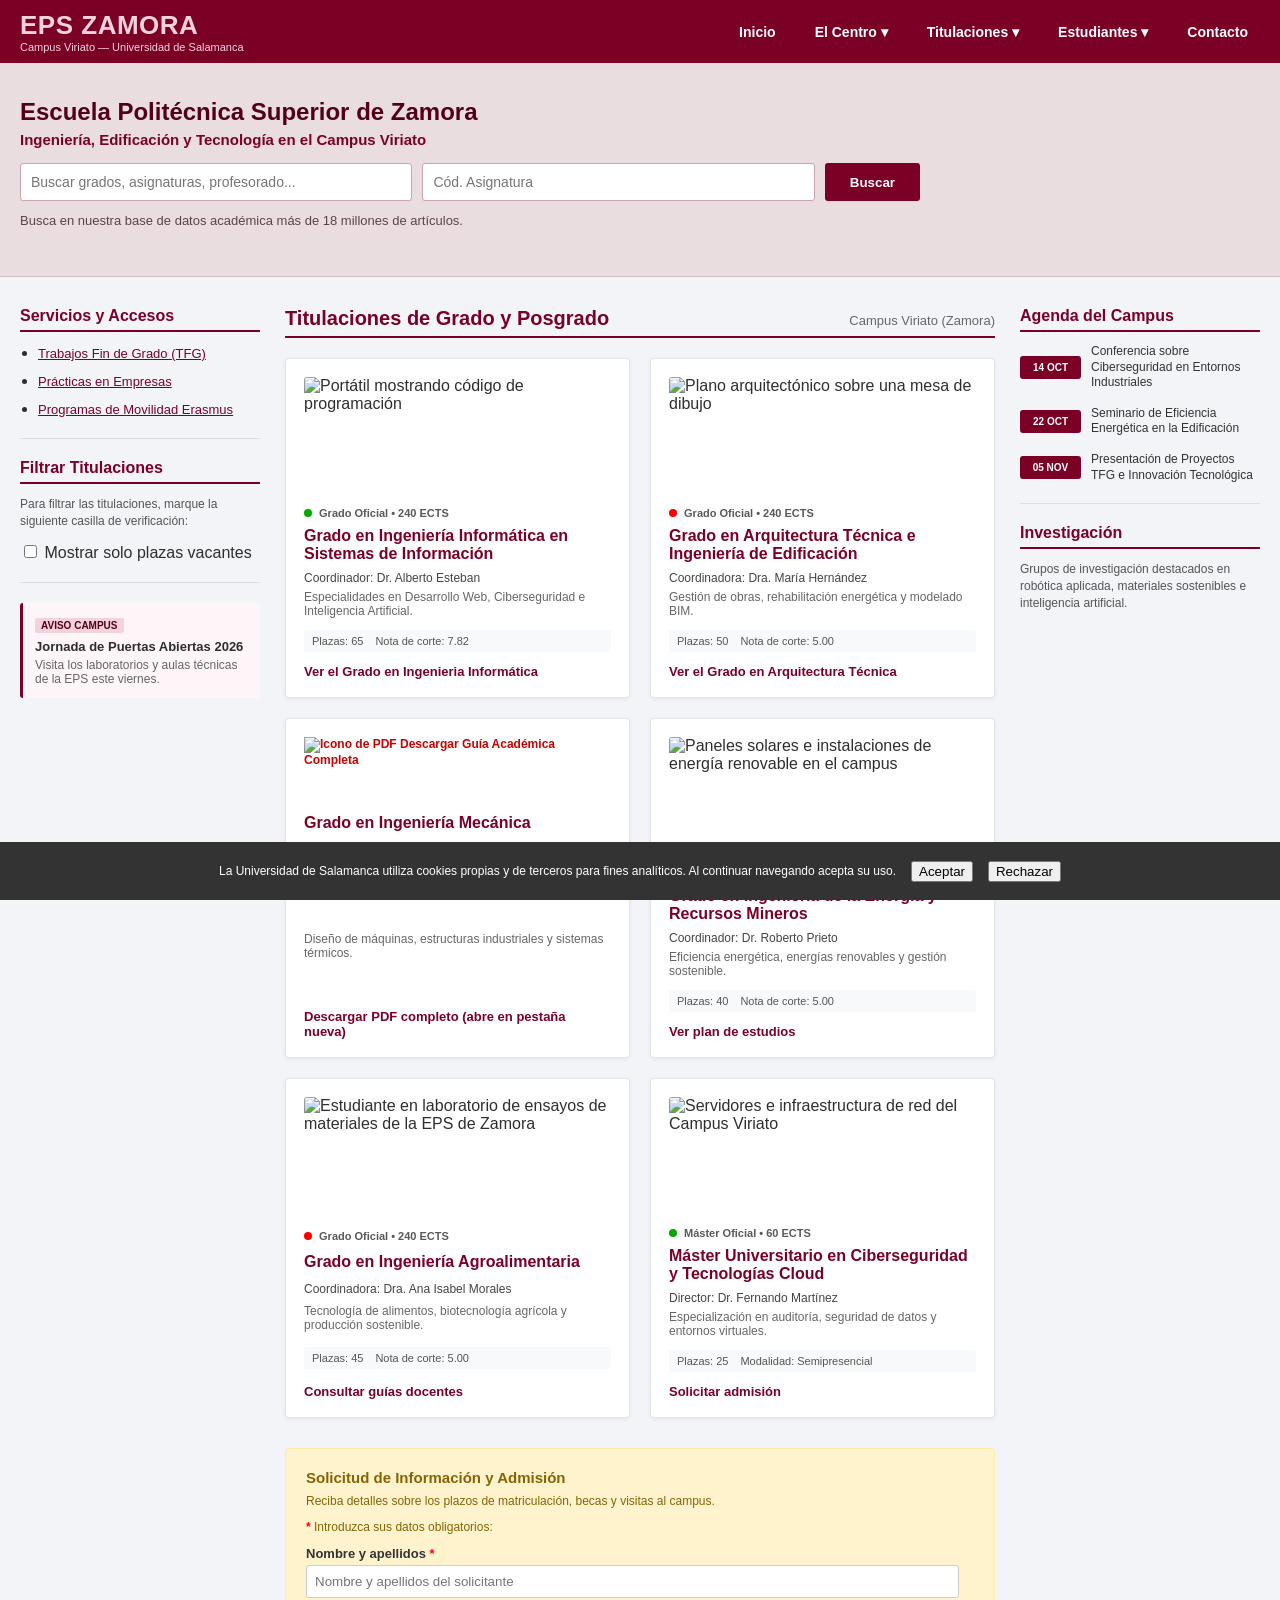
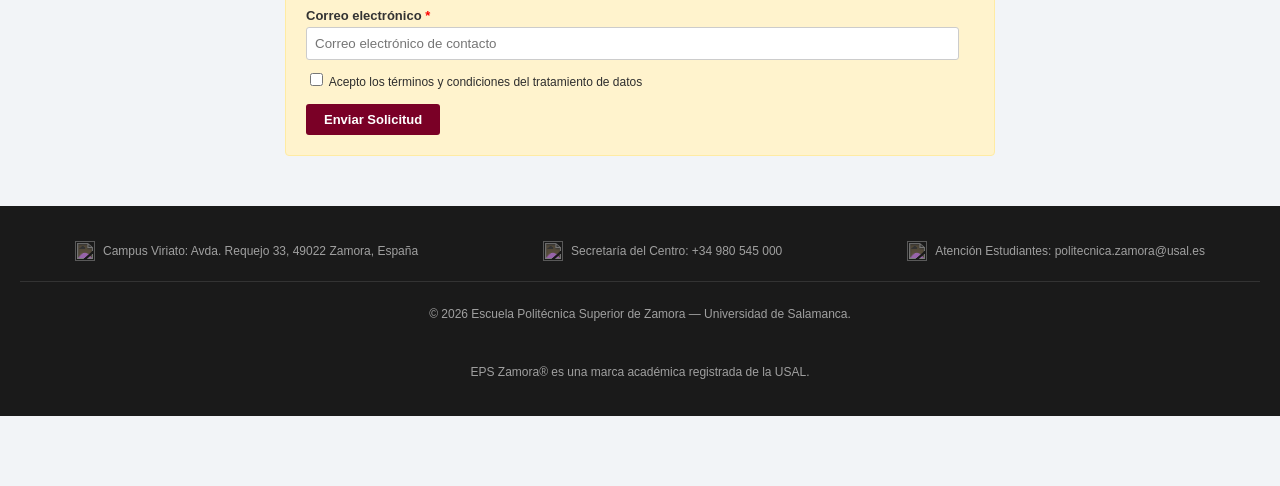
==== commit 9af3726b: "I-21: cierra el aviso de cookies y deja de tapar el pie" ====
--- a/modificado/index.html
+++ b/modificado/index.html
@@ -354,7 +354,8 @@
 
   <!-- AVISO DE COOKIES -->
 
-  <div class="cookie-banner" role="region" aria-label="Aviso de cookies">
+  <!-- I-21 · APLICADO: el aviso se cierra con los botones Aceptar y Rechazar -->
+  <div class="cookie-banner" id="cookie-banner" role="region" aria-label="Aviso de cookies">
     <p>La Universidad de Salamanca utiliza cookies propias y de terceros para fines analíticos. Al continuar navegando acepta su uso.</p>
     <button type="button">Aceptar</button>
     <button type="button">Rechazar</button>
--- a/modificado/styles.css
+++ b/modificado/styles.css
@@ -1,4 +1,4 @@
-/* MARCAS DE TRABAJO · cada «I-xx · PENDIENTE» señala dónde va una corrección (apartado 6 de memoria.md); al terminar, borrar todas las marcas */
+/* MARCAS DE TRABAJO · las marcas «I-xx · APLICADO» señalan dónde está cada corrección (apartado 6 de memoria.md) */
 body {
   font-family: Arial, Helvetica, sans-serif;
   margin: 0;
@@ -487,8 +487,14 @@
   gap: 15px;
 }
 
+/* I-21 · APLICADO: el aviso se cierra con los botones Aceptar y Rechazar */
 .cookie-banner.hidden {
   display: none;
+}
+
+/* I-21 · APLICADO: hueco para que el aviso no tape el pie mientras está visible */
+body.has-cookie {
+  padding-bottom: 70px;
 }
 
 footer {
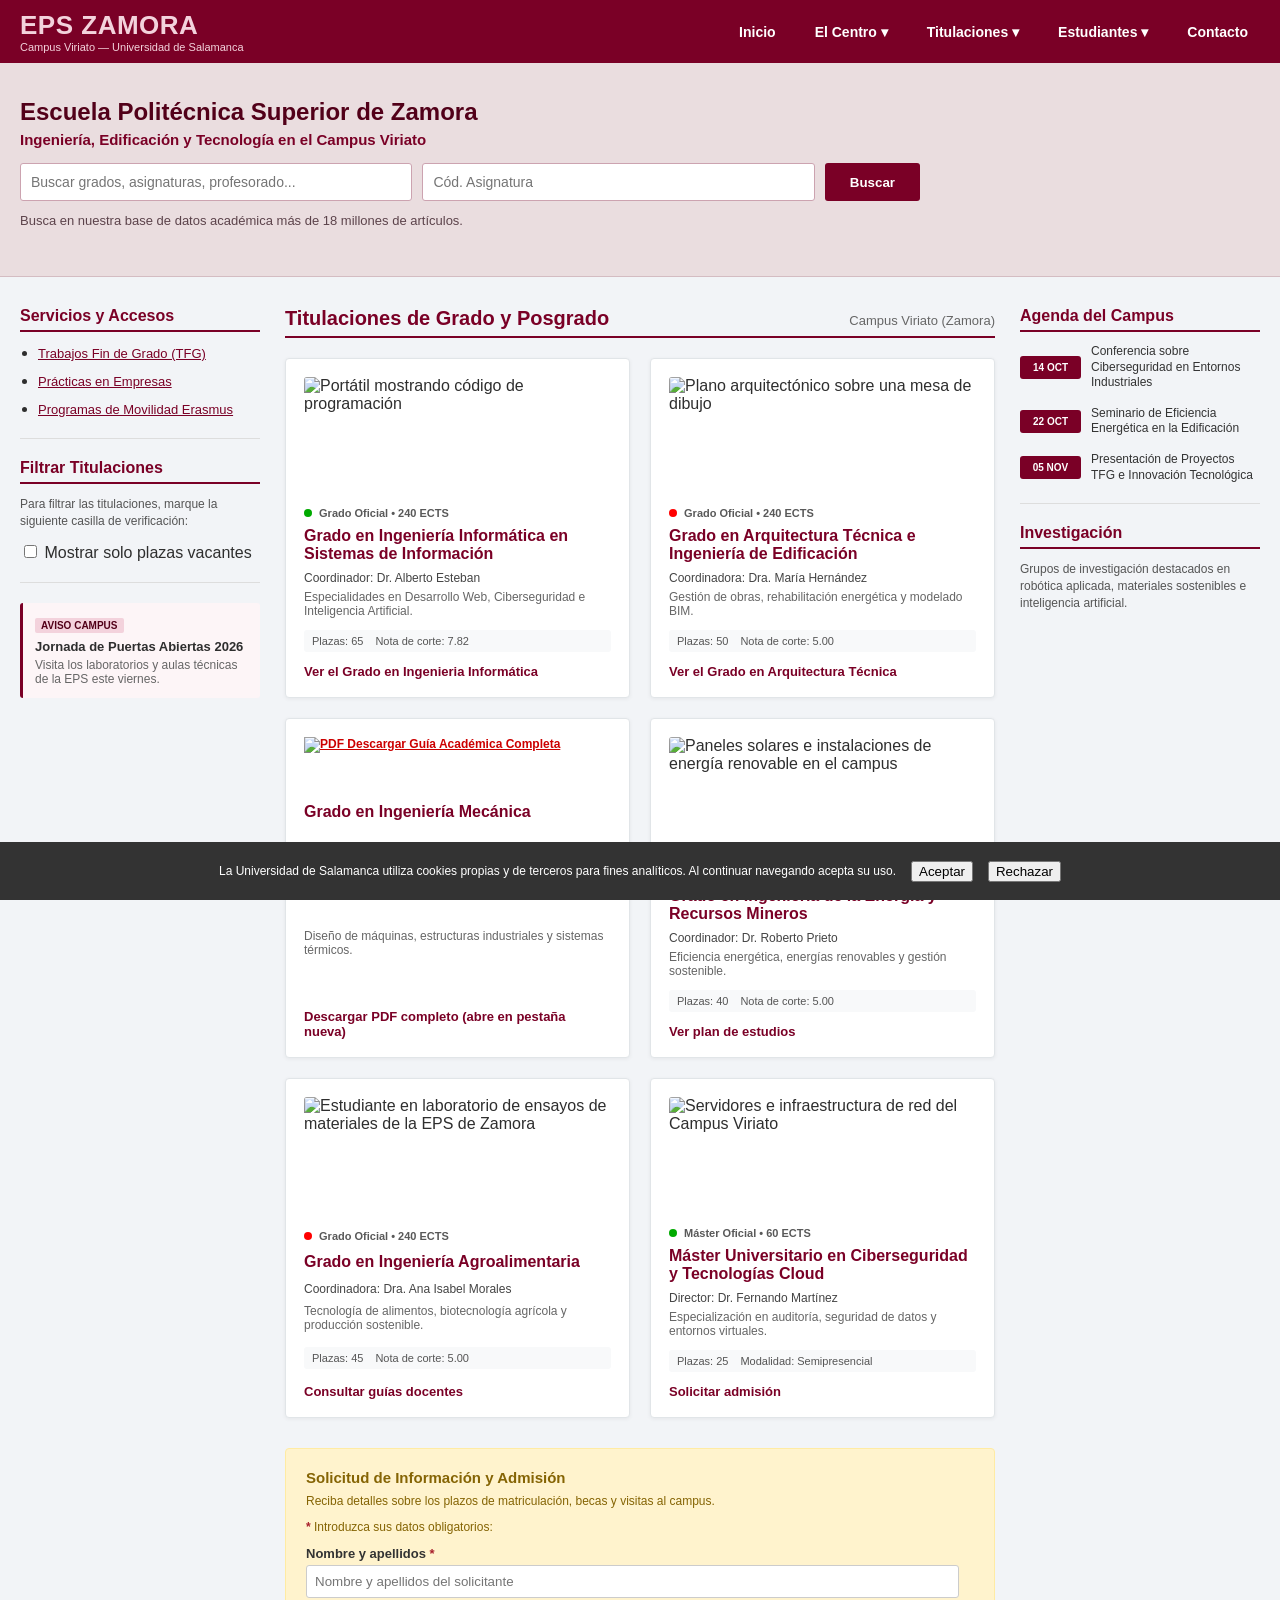
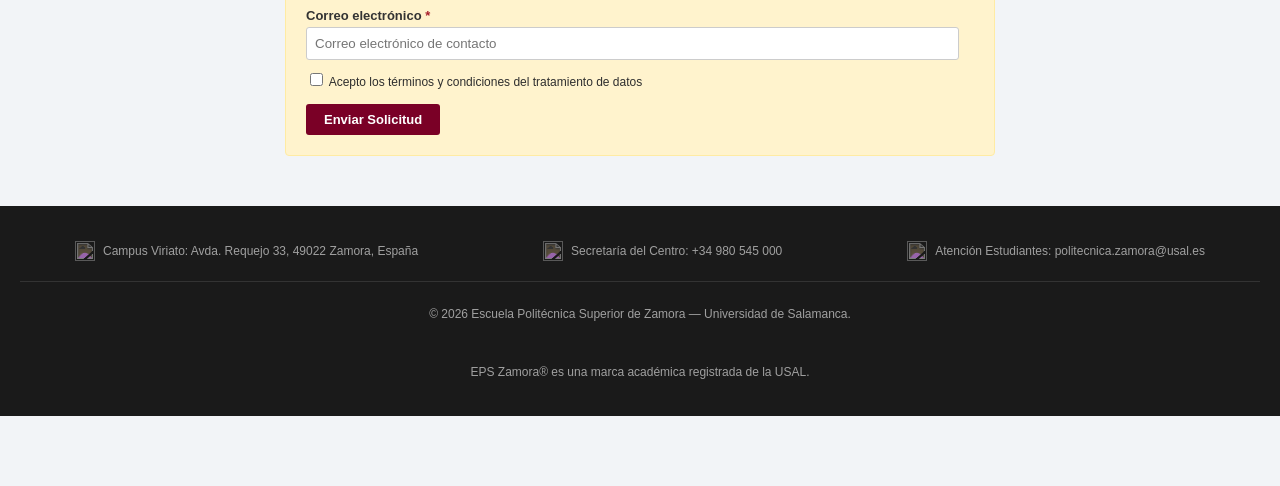
==== commit 620d192f: "I-15: convierte el indicador de PDF en un enlace real" ====
--- a/modificado/index.html
+++ b/modificado/index.html
@@ -207,9 +207,10 @@
 
         <!-- ARTÍCULO 3 -->
         <article class="academic-card">
-          <div class="pdf-indicator">
-            <img src="https://cdn-icons-png.flaticon.com/512/337/337946.png" width="16" height="16" alt="Icono de PDF"> Descargar Guía Académica Completa
-          </div>
+          <!-- I-15 · APLICADO: el indicador de PDF es un enlace real, no un <div> que parece un botón -->
+          <a class="pdf-indicator" href="https://example.com/pdf" target="_blank">
+            <img src="https://cdn-icons-png.flaticon.com/512/337/337946.png" width="16" height="16" alt="PDF"> Descargar Guía Académica Completa<span class="sr-only"> (abre en una pestaña nueva)</span>
+          </a>
           
           <!-- I-02 · APLICADO: h4 → h3 -->
           <h3 class="card-title card-title-spaced">Grado en Ingeniería Mecánica</h3>
@@ -383,10 +384,11 @@
       <p class="footer-copy">© 2026 Escuela Politécnica Superior de Zamora — Universidad de Salamanca.</p>
       
     
+      <!-- I-05 · APLICADO: los tres enlaces llevan nombre con aria-label -->
       <div class="social-links">
-        <a href="#" aria-label="«Facebook de la EPS de Zamora"><img src="https://via.placeholder.com/32x32?text=FB" alt=""></a>
+        <a href="#" aria-label="Facebook de la EPS de Zamora"><img src="https://via.placeholder.com/32x32?text=FB" alt=""></a>
         <a href="#" aria-label="X de la EPS de Zamora"><img src="https://via.placeholder.com/32x32?text=TW" alt=""></a>
-        <a href="#" aria-label="«LinkedIn de la EPS de Zamora"><img src="https://via.placeholder.com/32x32?text=LN" alt=""></a>
+        <a href="#" aria-label="LinkedIn de la EPS de Zamora"><img src="https://via.placeholder.com/32x32?text=LN" alt=""></a>
       </div>
 
 
--- a/modificado/styles.css
+++ b/modificado/styles.css
@@ -419,7 +419,8 @@
   color: #856404;
 }
 
-.required-mark { color: red; font-weight: bold; }
+/* I-12 · APLICADO: la marca de obligatorio usa #a71d2a (6,65:1 sobre #fff3cd) */
+.required-mark { color: #a71d2a; font-weight: bold; }
 
 /* Estilos para etiquetas y mensajes de error en formulario (I-12) */
 .form-group label {
